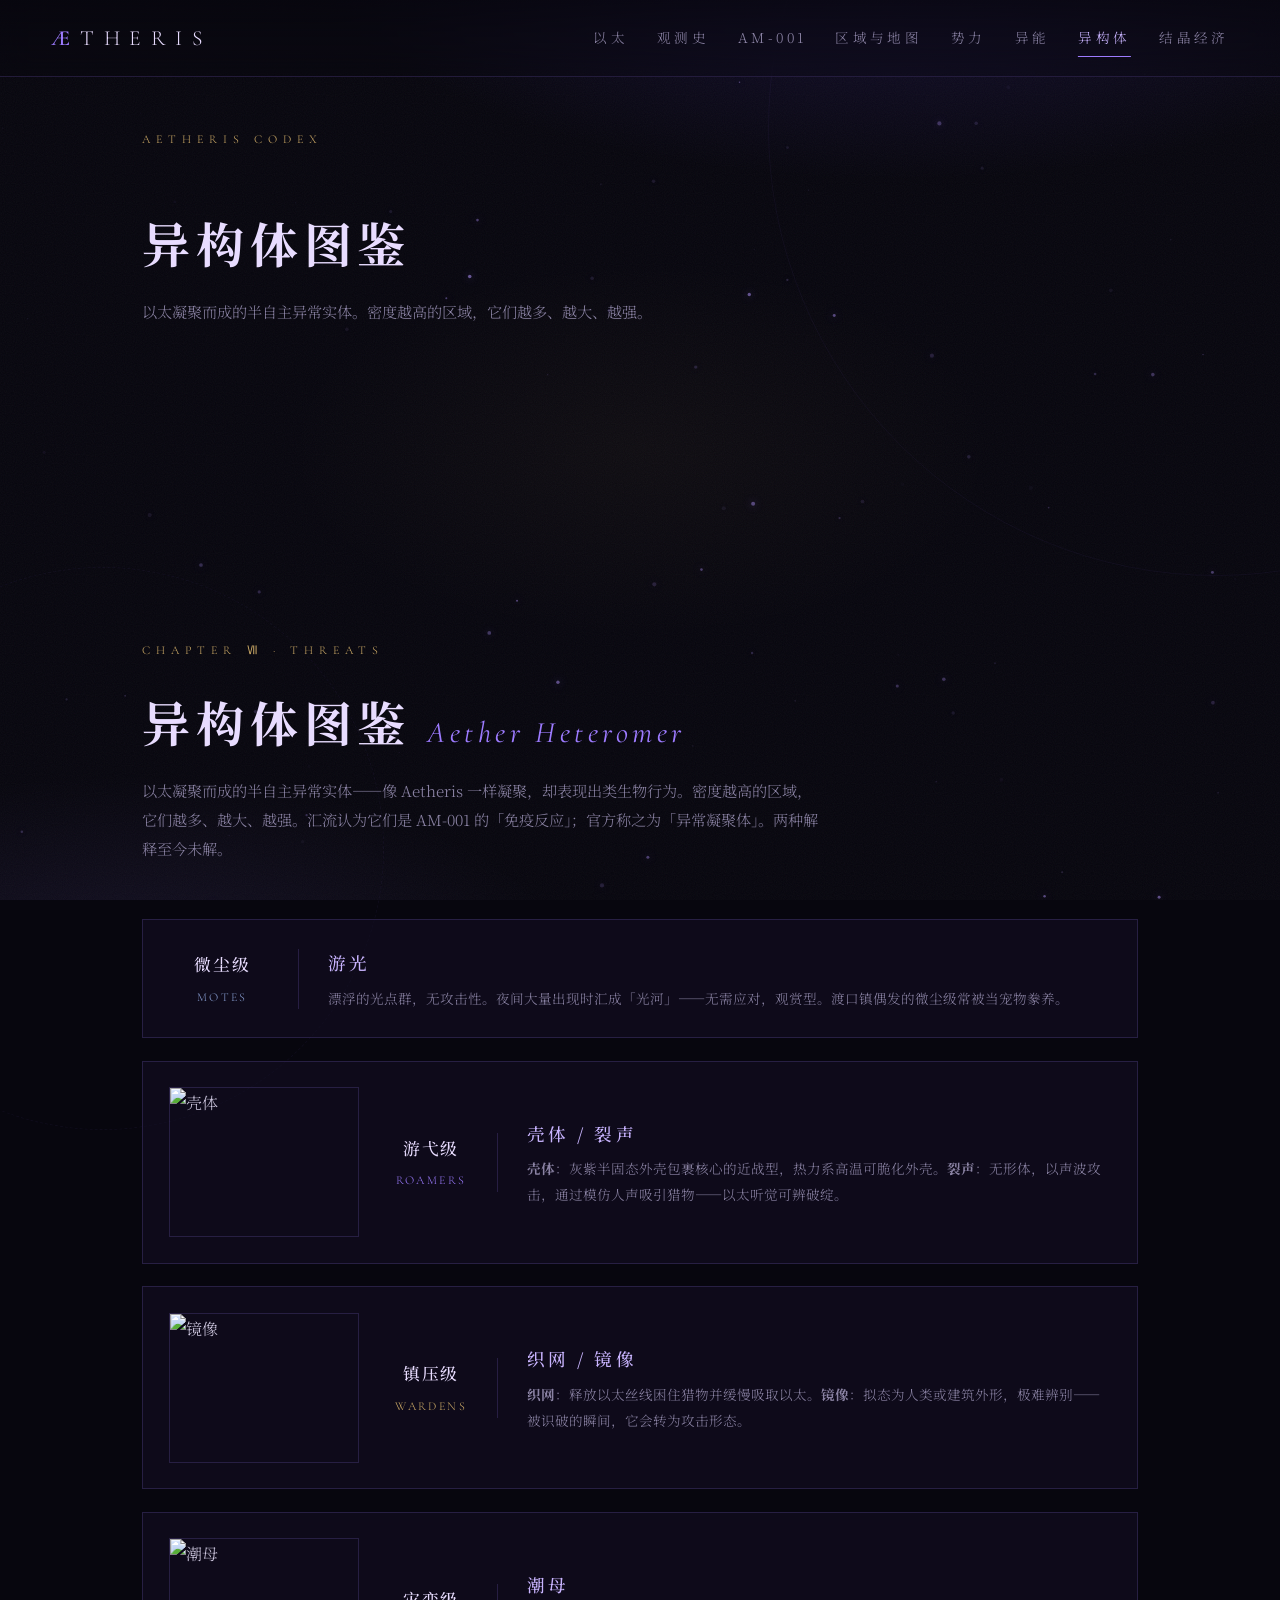
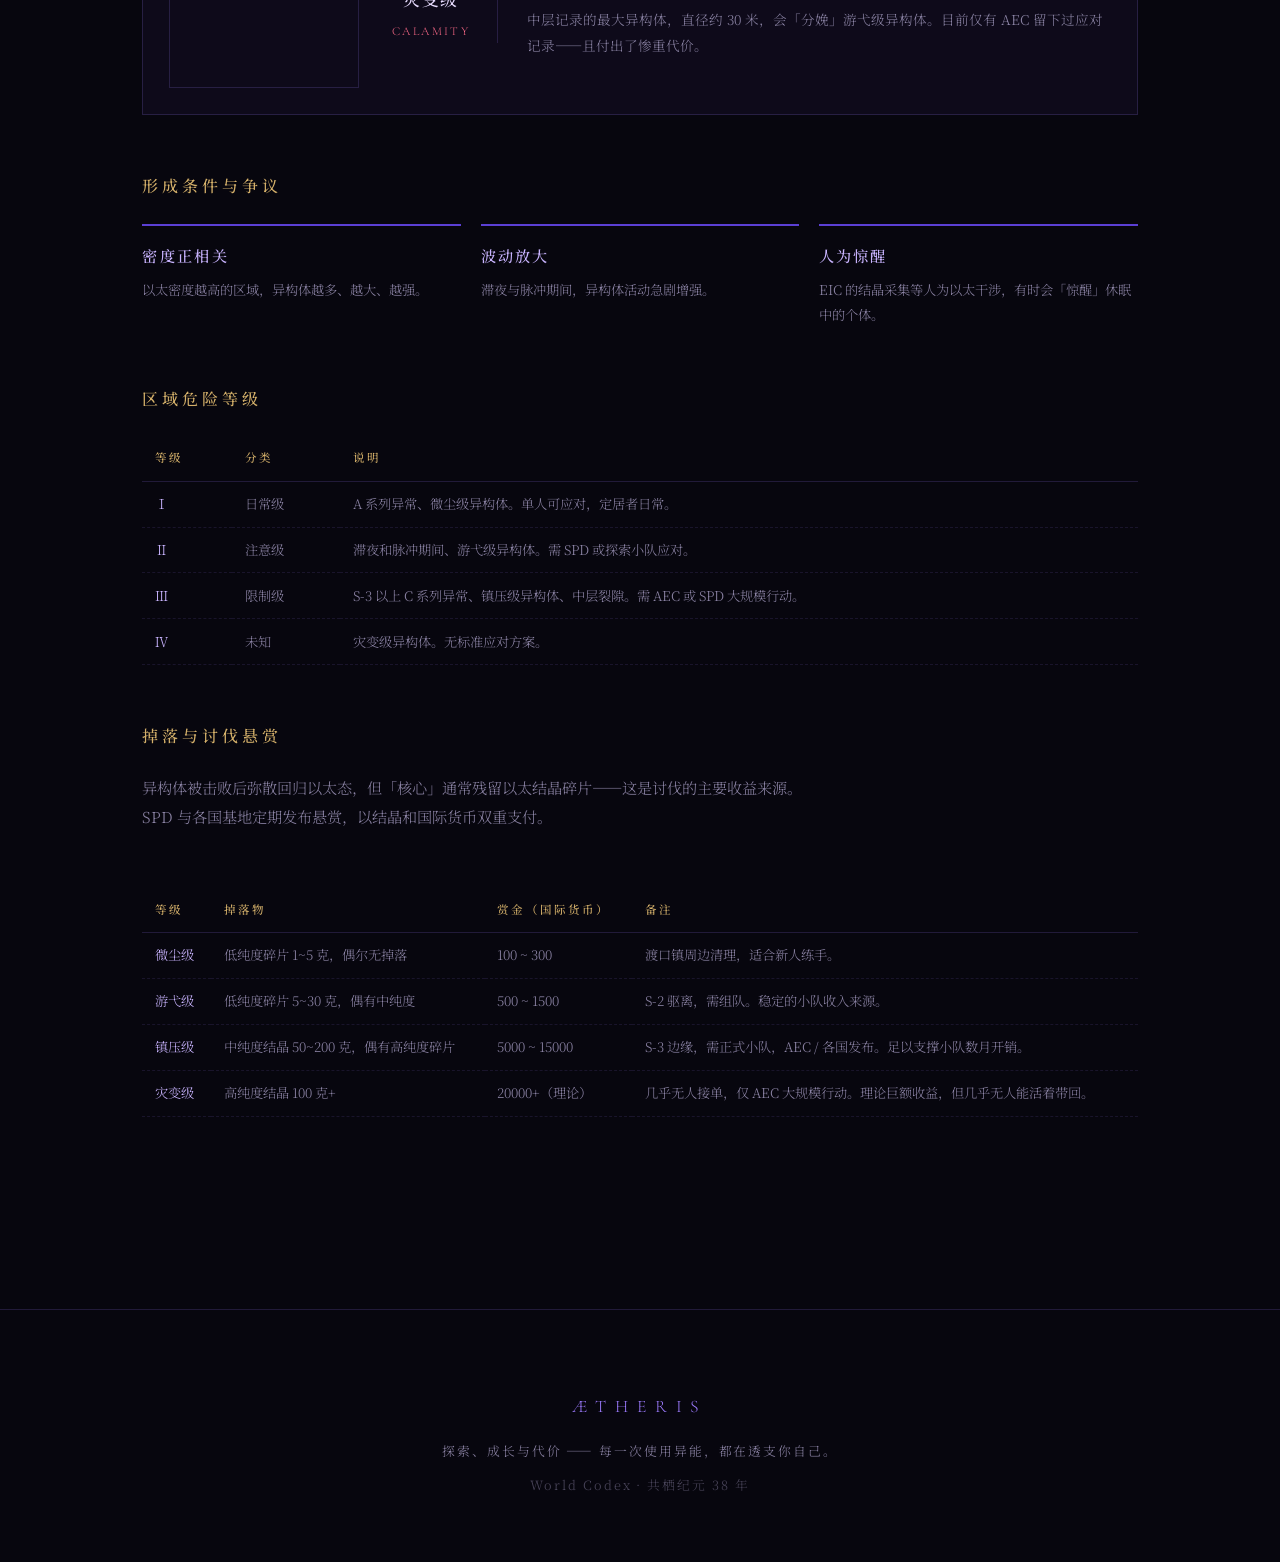
==== bestiary.html @ a46f4601 "内容" ====
<!DOCTYPE html>
<html lang="zh-CN">
<head>
<meta charset="UTF-8">
<meta name="viewport" content="width=device-width, initial-scale=1.0">
<title>异构体图鉴 · AETHERIS</title>
<link rel="preconnect" href="https://fonts.googleapis.com">
<link href="https://fonts.googleapis.com/css2?family=Noto+Serif+SC:wght@300;500;700;900&family=Cormorant+Garamond:ital,wght@0,400;0,600;1,400&display=swap" rel="stylesheet">
<link rel="stylesheet" href="css/style.css">
</head>
<body>
<div id="veil"></div><div id="grain"></div>
<canvas id="particles"></canvas>
<div class="sigil a"></div><div class="sigil b"></div>
<div id="progress"></div>
<nav id="nav">
  <a class="logo" href="index.html"><b>Æ</b>THERIS</a>
  <div class="links"><a href="index.html#ether">以太</a><a href="index.html#history">观测史</a><a href="index.html#am001">AM-001</a><a href="regions.html">区域与地图</a><a href="factions.html">势力</a><a href="powers.html">异能</a><a href="bestiary.html" class="on">异构体</a><a href="economy.html">结晶经济</a></div>
</nav>
<section><div class="sec-tag">Aetheris Codex</div><h2 style="padding-top:2rem">异构体图鉴</h2><p class="sec-intro">以太凝聚而成的半自主异常实体。密度越高的区域，它们越多、越大、越强。</p></section><section id="bestiary" class="reveal">
  <div class="sec-tag">Chapter Ⅶ · Threats</div>
  <h2>异构体图鉴<span class="en">Aether Heteromer</span></h2>
  <p class="sec-intro">以太凝聚而成的半自主异常实体——像 Aetheris 一样凝聚，却表现出类生物行为。密度越高的区域，它们越多、越大、越强。汇流认为它们是 AM-001 的「免疫反应」；官方称之为「异常凝聚体」。两种解释至今未解。</p>
  <div class="beast-list">
    <div class="beast" style="--lv:#8a9fd4"><div class="lv"><div class="n">微尘级</div><div class="d">MOTES</div></div><div><h3>游光</h3><p>漂浮的光点群，无攻击性。夜间大量出现时汇成「光河」——无需应对，观赏型。渡口镇偶发的微尘级常被当宠物豢养。</p></div></div>
    <div class="beast with-art" style="--lv:#9d7bff"><div class="bimg"><img src="https://lingxi.wps.cn/api/aioffice/v1/short_link/3wAqLbKka" alt="壳体"></div><div class="lv"><div class="n">游弋级</div><div class="d">ROAMERS</div></div><div><h3>壳体 / 裂声</h3><p><b>壳体</b>：灰紫半固态外壳包裹核心的近战型，热力系高温可脆化外壳。<b>裂声</b>：无形体，以声波攻击，通过模仿人声吸引猎物——以太听觉可辨破绽。</p></div></div>
    <div class="beast with-art" style="--lv:#d4b06a"><div class="bimg"><img src="https://lingxi.wps.cn/api/aioffice/v1/short_link/3wAqHdmv6" alt="镜像"></div><div class="lv"><div class="n">镇压级</div><div class="d">WARDENS</div></div><div><h3>织网 / 镜像</h3><p><b>织网</b>：释放以太丝线困住猎物并缓慢吸取以太。<b>镜像</b>：拟态为人类或建筑外形，极难辨别——被识破的瞬间，它会转为攻击形态。</p></div></div>
    <div class="beast with-art" style="--lv:#ff6b8a"><div class="bimg"><img src="https://lingxi.wps.cn/api/aioffice/v1/short_link/3wAqDwzOn" alt="潮母"></div><div class="lv"><div class="n">灾变级</div><div class="d">CALAMITY</div></div><div><h3>潮母</h3><p>中层记录的最大异构体，直径约 30 米，会「分娩」游弋级异构体。目前仅有 AEC 留下过应对记录——且付出了惨重代价。</p></div></div>
  </div>
  <h3 style="color:var(--gold);letter-spacing:.25em;font-weight:500;margin:3.5rem 0 1.4rem;font-size:1rem">形成条件与争议</h3>
  <div class="hypo">
    <div><b>密度正相关</b><p>以太密度越高的区域，异构体越多、越大、越强。</p></div>
    <div><b>波动放大</b><p>滞夜与脉冲期间，异构体活动急剧增强。</p></div>
    <div><b>人为惊醒</b><p>EIC 的结晶采集等人为以太干涉，有时会「惊醒」休眠中的个体。</p></div>
  </div>
  <h3 style="color:var(--gold);letter-spacing:.25em;font-weight:500;margin:3.5rem 0 1.4rem;font-size:1rem">区域危险等级</h3>
  <div class="table-wrap"><table class="rtable"><thead><tr><th>等级</th><th>分类</th><th>说明</th></tr></thead><tbody>
  <tr><td>Ⅰ</td><td>日常级</td><td>A 系列异常、微尘级异构体。单人可应对，定居者日常。</td></tr>
  <tr><td>Ⅱ</td><td>注意级</td><td>滞夜和脉冲期间、游弋级异构体。需 SPD 或探索小队应对。</td></tr>
  <tr><td>Ⅲ</td><td>限制级</td><td>S-3 以上 C 系列异常、镇压级异构体、中层裂隙。需 AEC 或 SPD 大规模行动。</td></tr>
  <tr><td>Ⅳ</td><td>未知</td><td>灾变级异构体。无标准应对方案。</td></tr>
  </tbody></table></div>
  <h3 style="color:var(--gold);letter-spacing:.25em;font-weight:500;margin:3.5rem 0 1.4rem;font-size:1rem">掉落与讨伐悬赏</h3>
  <p class="sec-intro">异构体被击败后弥散回归以太态，但「核心」通常残留以太结晶碎片——这是讨伐的主要收益来源。SPD 与各国基地定期发布悬赏，以结晶和国际货币双重支付。</p>
  <div class="table-wrap"><table class="rtable"><thead><tr><th>等级</th><th>掉落物</th><th>赏金（国际货币）</th><th>备注</th></tr></thead><tbody>
  <tr><td>微尘级</td><td>低纯度碎片 1~5 克，偶尔无掉落</td><td>100 ~ 300</td><td>渡口镇周边清理，适合新人练手。</td></tr>
  <tr><td>游弋级</td><td>低纯度碎片 5~30 克，偶有中纯度</td><td>500 ~ 1500</td><td>S-2 驱离，需组队。稳定的小队收入来源。</td></tr>
  <tr><td>镇压级</td><td>中纯度结晶 50~200 克，偶有高纯度碎片</td><td>5000 ~ 15000</td><td>S-3 边缘，需正式小队，AEC / 各国发布。足以支撑小队数月开销。</td></tr>
  <tr><td>灾变级</td><td>高纯度结晶 100 克+</td><td>20000+（理论）</td><td>几乎无人接单，仅 AEC 大规模行动。理论巨额收益，但几乎无人能活着带回。</td></tr>
  </tbody></table></div>
</section>
<footer>
  <div class="fl">ÆTHERIS</div>
  <p>探索、成长与代价 —— 每一次使用异能，都在透支你自己。</p>
  <p style="margin-top:.6rem;opacity:.5">World Codex · 共栖纪元 38 年</p>
</footer>
<script src="js/main.js"></script>
</body>
</html>
---- css/style.css ----
:root{
  --void:#07060e;
  --abyss:#0d0b1a;
  --panel:rgba(20,16,38,.55);
  --aether:#9d7bff;
  --aether-deep:#5b3fd4;
  --glow:#c9b4ff;
  --crystal:#e8dcff;
  --gold:#d4b06a;
  --danger:#ff6b8a;
  --text:#cfc8e0;
  --dim:#8a82a3;
  --line:rgba(157,123,255,.18);
  --serif:'Noto Serif SC',serif;
  --latin:'Cormorant Garamond',serif;
}
*{margin:0;padding:0;box-sizing:border-box}
html{scroll-behavior:smooth}
body{
  background:var(--void);
  color:var(--text);
  font-family:var(--serif);
  font-weight:300;
  line-height:1.9;
  overflow-x:hidden;
}
::selection{background:var(--aether-deep);color:#fff}
::-webkit-scrollbar{width:9px}
::-webkit-scrollbar-track{background:var(--void)}
::-webkit-scrollbar-thumb{background:linear-gradient(var(--aether-deep),var(--aether));border-radius:4px}

/* ---------- background atmosphere ---------- */
#veil{position:fixed;inset:0;z-index:-3;background:
  radial-gradient(ellipse 80% 50% at 70% -10%, rgba(91,63,212,.22), transparent 60%),
  radial-gradient(ellipse 60% 40% at 10% 110%, rgba(157,123,255,.10), transparent 60%),
  radial-gradient(ellipse 40% 30% at 50% 50%, rgba(212,176,106,.04), transparent 70%),
  var(--void);}
#grain{position:fixed;inset:0;z-index:-2;opacity:.05;pointer-events:none;
  background-image:url("data:image/svg+xml,%3Csvg xmlns='http://www.w3.org/2000/svg' width='120' height='120'%3E%3Cfilter id='n'%3E%3CfeTurbulence type='fractalNoise' baseFrequency='0.9' numOctaves='2'/%3E%3C/filter%3E%3Crect width='120' height='120' filter='url(%23n)'/%3E%3C/svg%3E");}
#particles{position:fixed;inset:0;z-index:-1;pointer-events:none}
.sigil{position:fixed;z-index:-1;pointer-events:none;opacity:.05;
  border:1px solid var(--aether);border-radius:50%;}
.sigil.a{width:70vmax;height:70vmax;top:-25vmax;right:-30vmax;animation:spin 240s linear infinite}
.sigil.b{width:44vmax;height:44vmax;bottom:-18vmax;left:-14vmax;border-style:dashed;animation:spin 180s linear infinite reverse}
@keyframes spin{to{transform:rotate(360deg)}}

/* ---------- nav ---------- */
nav{position:fixed;top:0;left:0;right:0;z-index:50;display:flex;align-items:center;justify-content:space-between;
  padding:1.1rem 4vw;backdrop-filter:blur(14px);
  background:linear-gradient(rgba(7,6,14,.75),rgba(7,6,14,.25));
  border-bottom:1px solid var(--line);transition:padding .4s}
nav.shrunk{padding:.6rem 4vw}
.logo{font-family:var(--latin);font-size:1.35rem;letter-spacing:.45em;color:var(--crystal);text-decoration:none}
.logo b{color:var(--aether);font-weight:600}
nav .links{display:flex;gap:1.8rem}
nav .links::-webkit-scrollbar{display:none}
nav .links a{color:var(--dim);text-decoration:none;font-size:.85rem;letter-spacing:.25em;transition:color .3s;position:relative}
nav .links a:hover{color:var(--glow)}
nav .links a::after{content:'';position:absolute;left:50%;bottom:-6px;width:0;height:1px;background:var(--aether);transition:.35s;transform:translateX(-50%)}
nav .links a:hover::after{width:100%}

/* ---------- hero ---------- */
header{min-height:100vh;display:flex;flex-direction:column;justify-content:center;align-items:center;
  text-align:center;padding:6rem 6vw 4rem;position:relative}
.hero-kicker{font-family:var(--latin);letter-spacing:.6em;font-size:.85rem;color:var(--gold);text-transform:uppercase;
  opacity:0;animation:rise 1.2s .2s forwards}
h1.hero-title{font-size:clamp(3.5rem,11vw,8.5rem);font-weight:900;letter-spacing:.18em;
  background:linear-gradient(180deg,#fff 0%,var(--crystal) 40%,var(--aether) 100%);
  -webkit-background-clip:text;background-clip:text;color:transparent;
  margin:1.2rem 0 .6rem;opacity:0;animation:rise 1.4s .5s forwards;
  filter:drop-shadow(0 0 42px rgba(157,123,255,.35))}
.hero-sub{font-size:clamp(1rem,2.2vw,1.35rem);color:var(--text);letter-spacing:.35em;
  opacity:0;animation:rise 1.4s .9s forwards}
.hero-sub em{font-style:normal;color:var(--glow)}
.hero-desc{max-width:640px;margin:2.6rem auto 0;color:var(--dim);font-size:.95rem;
  opacity:0;animation:rise 1.4s 1.25s forwards}
.hero-meta{display:flex;gap:3.5rem;margin-top:3rem;opacity:0;animation:rise 1.4s 1.6s forwards;flex-wrap:wrap;justify-content:center}
.hero-meta div{text-align:center}
.hero-meta .num{font-family:var(--latin);font-size:2rem;color:var(--crystal);font-weight:400}
.hero-meta .lab{font-size:.72rem;letter-spacing:.3em;color:var(--dim);margin-top:.2rem}
.scroll-hint{position:absolute;bottom:2.2rem;left:50%;transform:translateX(-50%);color:var(--dim);
  font-size:.7rem;letter-spacing:.4em;animation:bob 2.6s ease-in-out infinite;opacity:.7}
@keyframes bob{0%,100%{transform:translate(-50%,0)}50%{transform:translate(-50%,10px)}}
@keyframes rise{from{opacity:0;transform:translateY(28px)}to{opacity:1;transform:none}}

/* ---------- sections ---------- */
section{padding:8rem 8vw;max-width:1200px;margin:0 auto;position:relative}
.sec-tag{font-family:var(--latin);letter-spacing:.5em;font-size:.75rem;color:var(--gold);text-transform:uppercase;margin-bottom:.9rem}
h2{font-size:clamp(1.9rem,4.5vw,3rem);font-weight:700;color:var(--crystal);letter-spacing:.12em;margin-bottom:.6rem}
h2 .en{font-family:var(--latin);font-weight:400;font-style:italic;color:var(--aether);margin-left:1rem;font-size:.62em;letter-spacing:.15em}
.sec-intro{max-width:680px;color:var(--dim);margin-bottom:3.5rem;font-size:.95rem}
.reveal{opacity:0;transform:translateY(40px);transition:opacity 1s ease,transform 1s ease}
.reveal.on{opacity:1;transform:none}

/* aether theory */
.theory-grid{display:grid;grid-template-columns:1.1fr .9fr;gap:3.5rem;align-items:start}
.meditate{position:relative;padding:2.5rem;border:1px solid var(--line);background:var(--panel);backdrop-filter:blur(8px);
  border-radius:2px}
.meditate::before{content:'';position:absolute;inset:8px;border:1px solid rgba(212,176,106,.15);pointer-events:none}
.meditate h3{color:var(--glow);font-weight:500;letter-spacing:.2em;margin-bottom:1rem;font-size:1.05rem}
.meditate p{font-size:.92rem;color:var(--text)}
.essence{display:grid;gap:1.2rem}
.ess{border-left:2px solid var(--aether-deep);padding:.9rem 1.4rem;background:linear-gradient(90deg,rgba(91,63,212,.12),transparent);transition:.4s}
.ess:hover{border-color:var(--aether);transform:translateX(8px)}
.ess b{display:block;color:var(--crystal);letter-spacing:.15em;font-weight:500;margin-bottom:.3rem;font-size:.95rem}
.ess span{font-size:.85rem;color:var(--dim)}
.water-cycle{display:flex;align-items:center;justify-content:center;gap:1.5rem;margin-top:2.5rem;flex-wrap:wrap}
.wc-node{padding:1rem 1.8rem;border:1px solid var(--line);text-align:center;font-size:.88rem;letter-spacing:.2em;color:var(--text);background:var(--panel)}
.wc-node small{display:block;font-size:.68rem;color:var(--dim);letter-spacing:.1em;margin-top:.3rem}
.wc-arrow{color:var(--aether);font-family:var(--latin);font-size:1.4rem}

/* timeline */
.timeline{position:relative;margin-top:1rem}
.timeline::before{content:'';position:absolute;left:110px;top:0;bottom:0;width:1px;
  background:linear-gradient(var(--aether-deep),var(--aether),transparent)}
.tl-item{display:grid;grid-template-columns:90px 40px 1fr;gap:0;margin-bottom:2.6rem;align-items:baseline}
.tl-when{font-family:var(--latin);color:var(--gold);font-size:1.05rem;text-align:right;padding-right:.2rem}
.tl-dot{width:11px;height:11px;border-radius:50%;background:var(--void);border:2px solid var(--aether);
  position:relative;left:15px;top:2px;box-shadow:0 0 14px rgba(157,123,255,.7)}
.tl-item h3{color:var(--crystal);font-weight:500;letter-spacing:.12em;font-size:1.05rem;margin-bottom:.4rem}
.tl-item p{font-size:.88rem;color:var(--dim);max-width:640px}

/* AM-001 structure */
.am-wrap{display:grid;grid-template-columns:1fr 1fr;gap:4rem;align-items:center;margin-bottom:4rem}
.layers{display:flex;flex-direction:column;gap:1rem;perspective:800px}
.layer{padding:1.4rem 1.8rem;border:1px solid var(--line);background:var(--panel);backdrop-filter:blur(6px);
  transform:rotateY(-4deg);transition:.5s;position:relative;overflow:hidden}
.layer::after{content:'';position:absolute;top:0;right:0;width:4px;height:100%;background:var(--aether);opacity:.5}
.layer:nth-child(1){margin-right:0}
.layer:nth-child(2){margin-left:2.5rem;border-color:rgba(212,176,106,.25)}
.layer:nth-child(2)::after{background:var(--gold)}
.layer:nth-child(3){margin-left:5rem;border-color:rgba(255,107,138,.25)}
.layer:nth-child(3)::after{background:var(--danger)}
.layer:hover{transform:rotateY(0) translateX(6px);box-shadow:0 8px 40px rgba(91,63,212,.25)}
.layer b{display:block;color:var(--crystal);letter-spacing:.2em;font-weight:500;margin-bottom:.3rem}
.layer span{font-size:.85rem;color:var(--dim)}
.am-visual{position:relative;height:420px;display:flex;align-items:center;justify-content:center}
.orb{position:absolute;border-radius:50%;border:1px solid var(--aether);animation:breathe 7s ease-in-out infinite}
.orb.o1{width:340px;height:340px;opacity:.9}
.orb.o2{width:250px;height:250px;border-style:dashed;animation-delay:-2s}
.orb.o3{width:150px;height:150px;border-color:var(--gold);animation-delay:-4s}
.orb.core{width:56px;height:56px;background:radial-gradient(circle,var(--glow),var(--aether-deep) 70%);
  box-shadow:0 0 60px 20px rgba(157,123,255,.5);border:none;animation:pulse 3s ease-in-out infinite}
@keyframes breathe{0%,100%{transform:scale(1)}50%{transform:scale(1.06)}}
@keyframes pulse{0%,100%{box-shadow:0 0 60px 20px rgba(157,123,255,.5)}50%{box-shadow:0 0 90px 34px rgba(157,123,255,.75)}}
.orb-label{position:absolute;font-size:.7rem;letter-spacing:.25em;color:var(--dim)}
.hypo{display:grid;grid-template-columns:repeat(3,1fr);gap:1.2rem}
.hypo div{border-top:2px solid var(--aether-deep);padding-top:1rem}
.hypo b{color:var(--glow);font-weight:500;letter-spacing:.15em;display:block;margin-bottom:.4rem;font-size:.95rem}
.hypo p{font-size:.83rem;color:var(--dim)}

/* regions S-0 ~ S-5 */
.region-rail{display:flex;gap:1rem;overflow-x:auto;padding:1rem .2rem 2rem;scrollbar-width:thin}
.region{min-width:250px;flex:1;border:1px solid var(--line);background:var(--panel);padding:1.6rem 1.4rem;
  position:relative;transition:.45s;overflow:hidden}
.region::before{content:'';position:absolute;top:0;left:0;right:0;height:3px;background:linear-gradient(90deg,transparent,var(--lv),transparent)}
.region:hover{transform:translateY(-8px);border-color:var(--lv);box-shadow:0 14px 50px rgba(91,63,212,.2)}
.region .s-code{font-family:var(--latin);font-size:2.2rem;color:var(--lv);line-height:1}
.region h3{font-size:1rem;font-weight:500;color:var(--crystal);letter-spacing:.2em;margin:.7rem 0 .5rem}
.region .st{font-size:.65rem;letter-spacing:.3em;color:var(--lv);border:1px solid var(--lv);display:inline-block;padding:.15rem .6rem;margin-bottom:.8rem}
.region p{font-size:.8rem;color:var(--dim);line-height:1.8}

/* settlements */
.settle-grid{display:grid;grid-template-columns:repeat(auto-fit,minmax(300px,1fr));gap:1.4rem}
.settle{border:1px solid var(--line);background:var(--panel);padding:1.6rem;position:relative;transition:.4s}
.settle:hover{border-color:var(--aether);transform:translateY(-5px)}
.settle .p-code{position:absolute;top:1.2rem;right:1.4rem;font-family:var(--latin);font-size:1.9rem;color:rgba(157,123,255,.28);font-weight:400}
.settle h3{color:var(--crystal);font-weight:500;letter-spacing:.15em;margin-bottom:.3rem}
.settle .pop{font-size:.7rem;letter-spacing:.25em;color:var(--gold);margin-bottom:.8rem}
.settle p{font-size:.85rem;color:var(--dim)}

/* factions */
.fac-grid{display:grid;grid-template-columns:repeat(auto-fit,minmax(320px,1fr));gap:1.6rem}
.fac{border:1px solid var(--line);background:linear-gradient(160deg,rgba(20,16,38,.7),rgba(13,11,26,.4));
  padding:2rem 1.8rem;position:relative;transition:.45s;overflow:hidden}
.fac::after{content:attr(data-glyph);position:absolute;right:-10px;bottom:-28px;font-family:var(--latin);
  font-size:6.5rem;color:rgba(157,123,255,.07);font-weight:600;line-height:1}
.fac:hover{border-color:var(--aether);transform:translateY(-6px);box-shadow:0 18px 60px rgba(91,63,212,.18)}
.fac .fk{font-size:.65rem;letter-spacing:.35em;color:var(--gold);text-transform:uppercase}
.fac h3{color:var(--crystal);font-weight:700;font-size:1.25rem;letter-spacing:.1em;margin:.5rem 0 .9rem}
.fac h3 span{font-family:var(--latin);font-weight:400;font-style:italic;color:var(--aether);font-size:.75em;margin-left:.6rem}
.fac p{font-size:.86rem;color:var(--dim);margin-bottom:1rem}
.fac .quote{font-size:.8rem;color:var(--glow);font-style:italic;border-left:2px solid var(--aether-deep);padding-left:1rem}

/* abilities */
.abil-wrap{display:grid;grid-template-columns:repeat(3,1fr);gap:1.3rem;margin-bottom:4rem}
.abil{border:1px solid var(--line);padding:1.5rem;background:var(--panel);transition:.4s;position:relative}
.abil:hover{border-color:var(--aether);transform:translateY(-5px)}
.abil .glyph{font-family:var(--latin);font-size:1.6rem;color:var(--aether);margin-bottom:.5rem}
.abil b{display:block;color:var(--crystal);font-weight:500;letter-spacing:.18em;margin-bottom:.4rem}
.abil span{font-size:.8rem;color:var(--dim)}
.er-scale{display:flex;gap:2px;margin-top:1rem;border:1px solid var(--line)}
.er-seg{flex:1;padding:1.2rem 1rem;text-align:center}
.er-seg .rng{font-family:var(--latin);font-size:1.2rem;color:var(--crystal)}
.er-seg p{font-size:.75rem;color:var(--dim);margin-top:.4rem}
.er-seg.e1{background:rgba(157,123,255,.08)}
.er-seg.e2{background:rgba(212,176,106,.10)}
.er-seg.e3{background:rgba(255,107,138,.12)}
.er-seg.e3 .rng{color:var(--danger)}

/* bestiary */
.beast-list{display:grid;gap:1.4rem}
.beast{display:grid;grid-template-columns:130px 1fr;gap:1.8rem;border:1px solid var(--line);background:var(--panel);
  padding:1.6rem;transition:.4s;align-items:center}
.beast:hover{border-color:var(--lv);transform:translateX(6px)}
.beast .lv{text-align:center;border-right:1px solid var(--line);padding-right:1.4rem}
.beast .lv .n{font-size:1.05rem;color:var(--crystal);font-weight:500;letter-spacing:.1em}
.beast .lv .d{font-family:var(--latin);font-size:.75rem;color:var(--lv);letter-spacing:.2em;margin-top:.3rem}
.beast h3{color:var(--glow);font-weight:500;letter-spacing:.2em;font-size:1.1rem;margin-bottom:.4rem}
.beast p{font-size:.85rem;color:var(--dim)}

/* crystals / tech / economy */
.tri{display:grid;grid-template-columns:repeat(auto-fit,minmax(280px,1fr));gap:1.6rem}
.card{border:1px solid var(--line);background:var(--panel);padding:2rem 1.8rem;transition:.4s}
.card:hover{border-color:var(--aether);transform:translateY(-5px)}
.card h3{color:var(--crystal);font-weight:500;letter-spacing:.2em;margin-bottom:1.1rem;font-size:1.05rem}
.card ul{list-style:none}
.card li{font-size:.85rem;color:var(--dim);padding:.55rem 0;border-bottom:1px dashed rgba(157,123,255,.12)}
.card li:last-child{border-bottom:none}
.card li b{color:var(--glow);font-weight:500}

/* glossary */
.gloss{display:grid;grid-template-columns:repeat(auto-fit,minmax(260px,1fr));gap:1.2rem}
.gl{border-left:2px solid var(--aether-deep);padding:.8rem 1.2rem;background:rgba(91,63,212,.06)}
.gl b{color:var(--crystal);font-weight:500;letter-spacing:.15em;font-family:var(--latin)}
.gl p{font-size:.82rem;color:var(--dim);margin-top:.3rem}

/* hero background art */
.hero-bg{position:absolute;inset:0;overflow:hidden;z-index:-1}
.hero-bg img{width:100%;height:100%;object-fit:cover;opacity:.5;animation:heroZoom 34s ease-in-out infinite alternate}
.hero-bg::after{content:'';position:absolute;inset:0;background:linear-gradient(180deg,rgba(7,6,14,.55),rgba(7,6,14,.2) 45%,var(--void))}
@keyframes heroZoom{from{transform:scale(1)}to{transform:scale(1.08)}}
#progress{position:fixed;top:0;left:0;height:2px;width:0;z-index:60;background:linear-gradient(90deg,var(--aether-deep),var(--glow));box-shadow:0 0 8px rgba(157,123,255,.8)}
/* region art */
.region .img{margin:-1.6rem -1.4rem 1.1rem;height:132px;overflow:hidden}
.region .img img{width:100%;height:100%;object-fit:cover;transition:transform .6s,filter .6s}
.region:hover .img img{transform:scale(1.07)}
@media(max-width:640px){.region{min-width:250px}.region .img{margin:-1.3rem -1.1rem 1rem;height:118px}}
/* data tables */
.table-wrap{overflow-x:auto;margin-top:1rem}
.rtable{width:100%;border-collapse:collapse;font-size:.83rem;min-width:520px}
.rtable th{color:var(--gold);letter-spacing:.18em;font-weight:500;text-align:left;padding:.7rem .8rem;border-bottom:1px solid var(--line);font-size:.72rem;white-space:nowrap}
.rtable td{padding:.7rem .8rem;border-bottom:1px dashed rgba(157,123,255,.12);color:var(--dim);vertical-align:top;line-height:1.7}
.rtable td:first-child{color:var(--glow);white-space:nowrap}
/* clickable profile map */
.profile{display:grid;grid-template-columns:1.05fr .95fr;gap:2.5rem;align-items:start;border:1px solid var(--line);background:var(--panel);padding:2.2rem}
.pmap{display:flex;flex-direction:column;gap:.55rem;align-items:center}
.pzone{width:100%;padding:1rem 1.4rem;cursor:pointer;border:1px solid var(--line);background:rgba(157,123,255,.05);transition:.35s;text-align:left;position:relative;font-family:var(--serif)}
.pzone::before{content:'';position:absolute;left:0;top:0;bottom:0;width:3px;background:var(--lv);opacity:.6;transition:.35s}
.pzone:hover{background:rgba(157,123,255,.12)}
.pzone.active{background:rgba(157,123,255,.16);border-color:var(--lv);box-shadow:0 0 24px rgba(157,123,255,.25)}
.pzone b{display:block;color:var(--crystal);letter-spacing:.15em;font-weight:500;font-size:.92rem}
.pzone span{font-size:.72rem;color:var(--dim);letter-spacing:.1em}
.pzone.core-z{width:62%;text-align:center}
.pzone.core-z::before{display:none}
.pdetail{border-left:1px solid var(--line);padding-left:2.2rem;min-height:320px}
.pdetail h3{color:var(--lv,var(--glow));letter-spacing:.2em;font-weight:500;font-size:1.1rem;margin-bottom:.6rem}
.pdetail .pd-status{font-size:.68rem;letter-spacing:.28em;color:var(--lv,var(--gold));border:1px solid var(--lv,var(--gold));display:inline-block;padding:.15rem .7rem;margin-bottom:1rem}
.pdetail p{font-size:.88rem;color:var(--dim);margin-bottom:.9rem}
.pdetail .pd-row{font-size:.8rem;padding:.45rem 0;border-bottom:1px dashed rgba(157,123,255,.12)}
.pdetail .pd-row b{color:var(--crystal);font-weight:500}
@media(max-width:900px){.profile{grid-template-columns:1fr}.pdetail{border-left:none;padding-left:0;min-height:0;border-top:1px solid var(--line);padding-top:1.5rem}}
/* erosion demo */
.er-demo{margin-top:2.5rem;border:1px solid var(--line);background:var(--panel);padding:2rem}
.er-demo h3{color:var(--gold);letter-spacing:.25em;font-weight:500;font-size:1rem;margin-bottom:1.4rem}
.er-bar{height:14px;border:1px solid var(--line);position:relative;background:rgba(0,0,0,.35)}
.er-fill{height:100%;width:12%;background:linear-gradient(90deg,var(--aether),var(--aether-deep));transition:width .5s,background .5s}
.er-readout{display:flex;justify-content:space-between;align-items:baseline;margin-top:1rem;flex-wrap:wrap;gap:.8rem}
.er-val{font-family:var(--latin);font-size:2rem;color:var(--crystal)}
.er-stage{font-size:.78rem;letter-spacing:.22em;padding:.2rem .8rem;border:1px solid var(--line)}
.er-log{font-size:.82rem;color:var(--dim);margin-top:1rem;min-height:3.2em}
.er-btns{margin-top:1.2rem;display:flex;gap:.9rem;flex-wrap:wrap}
.er-btn{font-family:var(--serif);cursor:pointer;background:transparent;color:var(--glow);border:1px solid var(--aether-deep);padding:.55rem 1.4rem;letter-spacing:.2em;font-size:.82rem;transition:.3s}
.er-btn:hover{background:rgba(157,123,255,.15)}
.er-btn.warn{color:var(--danger);border-color:rgba(255,107,138,.4)}
/* beast art */
.beast.with-art{grid-template-columns:190px 110px 1fr}
.beast .bimg{height:150px;overflow:hidden;border:1px solid var(--line)}
.beast .bimg img{width:100%;height:100%;object-fit:cover;transition:transform .6s}
.beast:hover .bimg img{transform:scale(1.07)}
@media(max-width:900px){.beast.with-art{grid-template-columns:1fr}.beast .bimg{height:180px}}
/* event calendar */
.cal-wrap{margin-top:2.5rem;border:1px solid var(--line);background:var(--panel);padding:2rem}
.cal-head{display:flex;justify-content:space-between;align-items:center;margin-bottom:1.4rem;flex-wrap:wrap;gap:.8rem}
.cal-head h3{color:var(--gold);letter-spacing:.25em;font-weight:500;font-size:1rem}
.cal-nav{display:flex;gap:.6rem;align-items:center}
.cal-nav button{font-family:var(--serif);cursor:pointer;background:transparent;color:var(--glow);border:1px solid var(--aether-deep);padding:.3rem .9rem;transition:.3s}
.cal-nav button:hover{background:rgba(157,123,255,.15)}
.cal-month{font-family:var(--latin);font-size:1.15rem;color:var(--crystal);letter-spacing:.15em;min-width:10rem;text-align:center}
.cal-grid{display:grid;grid-template-columns:repeat(7,1fr);gap:5px}
.cal-wd{text-align:center;font-size:.68rem;letter-spacing:.2em;color:var(--dim);padding:.3rem 0}
.cal-day{aspect-ratio:1;display:flex;flex-direction:column;align-items:center;justify-content:center;font-size:.82rem;color:var(--text);border:1px solid rgba(157,123,255,.08);position:relative;transition:.3s;cursor:default}
.cal-day:hover{border-color:var(--aether)}
.cal-day.out{opacity:.22}
.cal-day.today{border-color:var(--gold);box-shadow:0 0 10px rgba(212,176,106,.35)}
.cal-day .mk{position:absolute;bottom:6px;display:flex;gap:3px}
.cal-day .mk i{width:7px;height:7px;border-radius:50%}
.mk .m-stay{background:var(--glow);box-shadow:0 0 6px var(--glow)}
.mk .m-pulse{background:var(--danger);box-shadow:0 0 6px var(--danger)}
.cal-legend{display:flex;gap:1.6rem;margin-top:1.2rem;font-size:.75rem;color:var(--dim);flex-wrap:wrap}
.cal-legend i{display:inline-block;width:8px;height:8px;border-radius:50%;margin-right:.4rem}
.cal-tip{font-size:.8rem;color:var(--dim);margin-top:.8rem;min-height:2.6em;transition:.3s}
/* faction graph */
.fg-wrap{margin-top:3.5rem;border:1px solid var(--line);background:var(--panel);padding:2rem}
.fg-wrap h3{color:var(--gold);letter-spacing:.25em;font-weight:500;font-size:1rem;margin-bottom:.4rem}
.fg-wrap .fg-sub{font-size:.8rem;color:var(--dim);margin-bottom:1rem}
#fgraph{width:100%;height:auto;display:block}
#fgraph text{font-family:var(--serif);pointer-events:none}
.fnode{cursor:pointer}
.fnode circle{transition:.3s}
.fnode:hover circle,.fnode.active circle{filter:drop-shadow(0 0 10px rgba(157,123,255,.9))}
.fnode.active circle{stroke-width:3}
.fedge{transition:.3s;cursor:pointer}
.fedge:hover{stroke-width:3}
.fg-detail{border-top:1px solid var(--line);margin-top:1.2rem;padding-top:1.2rem;font-size:.85rem;color:var(--dim);min-height:4.2em}
.fg-detail b{color:var(--glow)}
@media(max-width:640px){.fg-wrap{padding:1.2rem}}
/* surface overview map */
.map-wrap{display:grid;grid-template-columns:1.25fr .75fr;gap:2rem;align-items:stretch;border:1px solid var(--line);background:var(--panel);padding:2rem}
#smap{width:100%;height:auto;display:block}
#smap .mzone{cursor:pointer;transition:.3s}
#smap .mzone:hover{filter:brightness(1.6)}
#smap .mzone.active{filter:brightness(1.8)}
#smap .mzone ellipse{stroke-width:1.2}
#smap .mzone text{font-family:var(--latin);pointer-events:none;letter-spacing:.2em}
#smap .mnode{cursor:pointer}
#smap .mnode circle.mdot{fill:var(--gold);transition:.3s}
#smap .mnode:hover circle.mdot,#smap .mnode.active circle.mdot{fill:#fff;filter:drop-shadow(0 0 8px var(--gold))}
#smap .mnode text{font-family:var(--serif);pointer-events:none;fill:#e8dcff;font-size:12.5px}
.map-detail{border-left:1px solid var(--line);padding-left:2rem;display:flex;flex-direction:column;justify-content:center}
.map-detail h3{color:var(--gold);letter-spacing:.2em;font-weight:500;font-size:1.1rem;margin-bottom:.6rem}
.map-detail .md-tag{font-size:.66rem;letter-spacing:.28em;border:1px solid var(--gold);color:var(--gold);display:inline-block;padding:.15rem .7rem;margin-bottom:1rem;width:fit-content}
.map-detail p{font-size:.86rem;color:var(--dim);margin-bottom:1rem}
.map-detail .pd-row{font-size:.8rem;padding:.45rem 0;border-bottom:1px dashed rgba(157,123,255,.12)}
.map-detail .pd-row b{color:var(--crystal);font-weight:500}
.map-legend{display:flex;gap:1.4rem;flex-wrap:wrap;margin-top:1rem;font-size:.72rem;color:var(--dim)}
.map-legend span{display:flex;align-items:center;gap:.45rem}
.map-legend i{width:10px;height:10px;border-radius:50%}
@media(max-width:900px){.map-wrap{grid-template-columns:1fr}.map-detail{border-left:none;padding-left:0;border-top:1px solid var(--line);padding-top:1.5rem}}
@media(max-width:640px){.map-wrap{padding:1.2rem}}
footer{padding:5rem 8vw 4rem;text-align:center;border-top:1px solid var(--line);margin-top:4rem}
footer .fl{font-family:var(--latin);letter-spacing:.5em;color:var(--aether);font-size:1.1rem}
footer p{color:var(--dim);font-size:.8rem;margin-top:1rem;letter-spacing:.15em}

/* ---------- tablet ---------- */
@media(max-width:1024px){
  section{padding:6rem 6vw}
  .hero-meta{gap:2rem}
}
/* ---------- mobile ---------- */
@media(max-width:900px){
  section{padding:4.5rem 6vw}
  .theory-grid,.am-wrap,.abil-wrap{grid-template-columns:1fr}
  .hypo{grid-template-columns:1fr;gap:1.6rem}
  .timeline::before{left:14px}
  .tl-item{grid-template-columns:24px 1fr;gap:.6rem 1rem;margin-bottom:2.2rem}
  .tl-when{text-align:left;grid-column:2;order:-1;font-size:.95rem}
  .tl-dot{left:7px;top:6px}
  .beast{grid-template-columns:1fr}
  .beast .lv{border-right:none;border-bottom:1px solid var(--line);padding:0 0 1rem}
  .am-visual{display:none}
  .layers .layer:nth-child(2){margin-left:1.2rem}
  .layers .layer:nth-child(3){margin-left:2.4rem}
  .meditate{padding:1.6rem}
}
@media(max-width:640px){
  html{font-size:15px}
  nav{padding:.8rem 5vw}
  nav.shrunk{padding:.55rem 5vw}
  .logo{font-size:1.05rem;letter-spacing:.3em}
  nav .links{gap:1.15rem;overflow-x:auto;-webkit-overflow-scrolling:touch;scrollbar-width:none;
    flex:1;justify-content:flex-end;margin-left:1rem}
  nav .links a{font-size:.72rem;letter-spacing:.14em;white-space:nowrap}
  header{padding:5rem 6vw 3.5rem;justify-content:flex-end}
  .hero-kicker{letter-spacing:.4em;font-size:.7rem}
  h1.hero-title{letter-spacing:.1em;margin:.9rem 0 .5rem}
  .hero-sub{letter-spacing:.22em;font-size:.95rem}
  .hero-desc{font-size:.85rem;margin-top:2rem}
  .hero-meta{gap:1.4rem;margin-top:2.2rem}
  .hero-meta{display:grid;grid-template-columns:repeat(2,1fr);gap:1.4rem;width:100%;max-width:320px}
  .hero-meta .num{font-size:1.45rem}
  .scroll-hint{bottom:1.3rem}
  section{padding:3.5rem 7vw}
  h2 .en{display:block;margin:.4rem 0 0}
  .sec-intro{margin-bottom:2.4rem}
  .ess:hover{transform:none}
  .water-cycle{gap:.8rem}
  .wc-node{padding:.8rem 1rem;font-size:.78rem;letter-spacing:.12em}
  .wc-arrow{font-size:1.1rem}
  .region-rail{gap:.7rem;margin:0 -7vw;padding:1rem 7vw 1.8rem}
  .region{min-width:216px;padding:1.3rem 1.1rem}
  .settle-grid,.fac-grid,.tri,.gloss{grid-template-columns:1fr;gap:1.1rem}
  .fac{padding:1.5rem 1.3rem}
  .fac::after{font-size:5rem;bottom:-20px}
  .abil-wrap{gap:.9rem}
  .abil{padding:1.2rem}
  .er-seg{padding:1rem .5rem}
  .er-seg .rng{font-size:1rem}
  .er-seg p{font-size:.68rem}
  .beast{padding:1.2rem;gap:1rem}
  .card{padding:1.5rem 1.3rem}
  .region:hover,.settle:hover,.fac:hover,.abil:hover,.card:hover,.ess:hover{transform:none}
  footer{padding:3.5rem 7vw 3rem}
  #particles{display:none}
  .sigil.a{width:110vmax;height:110vmax}
  .sigil.b{width:70vmax;height:70vmax}
}

nav .links a.on{color:var(--glow)}
nav .links a.on::after{width:100%}
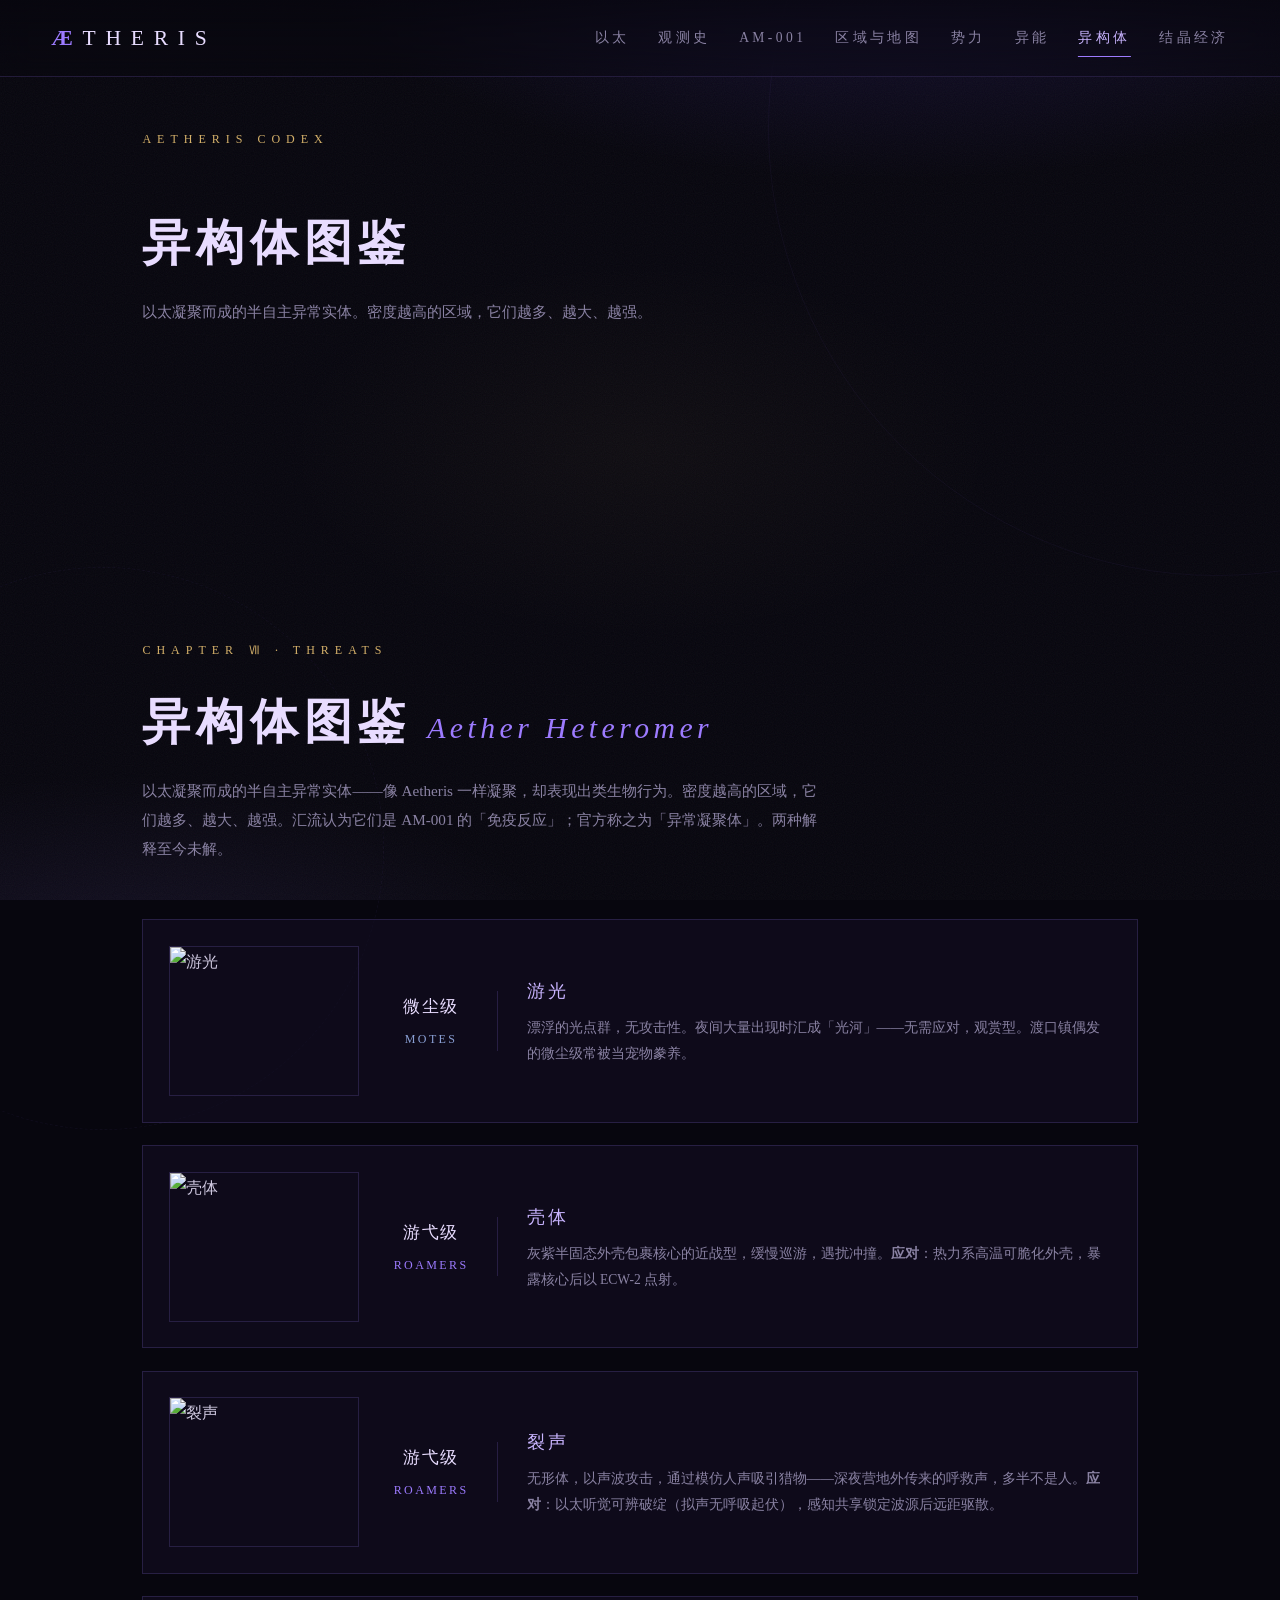
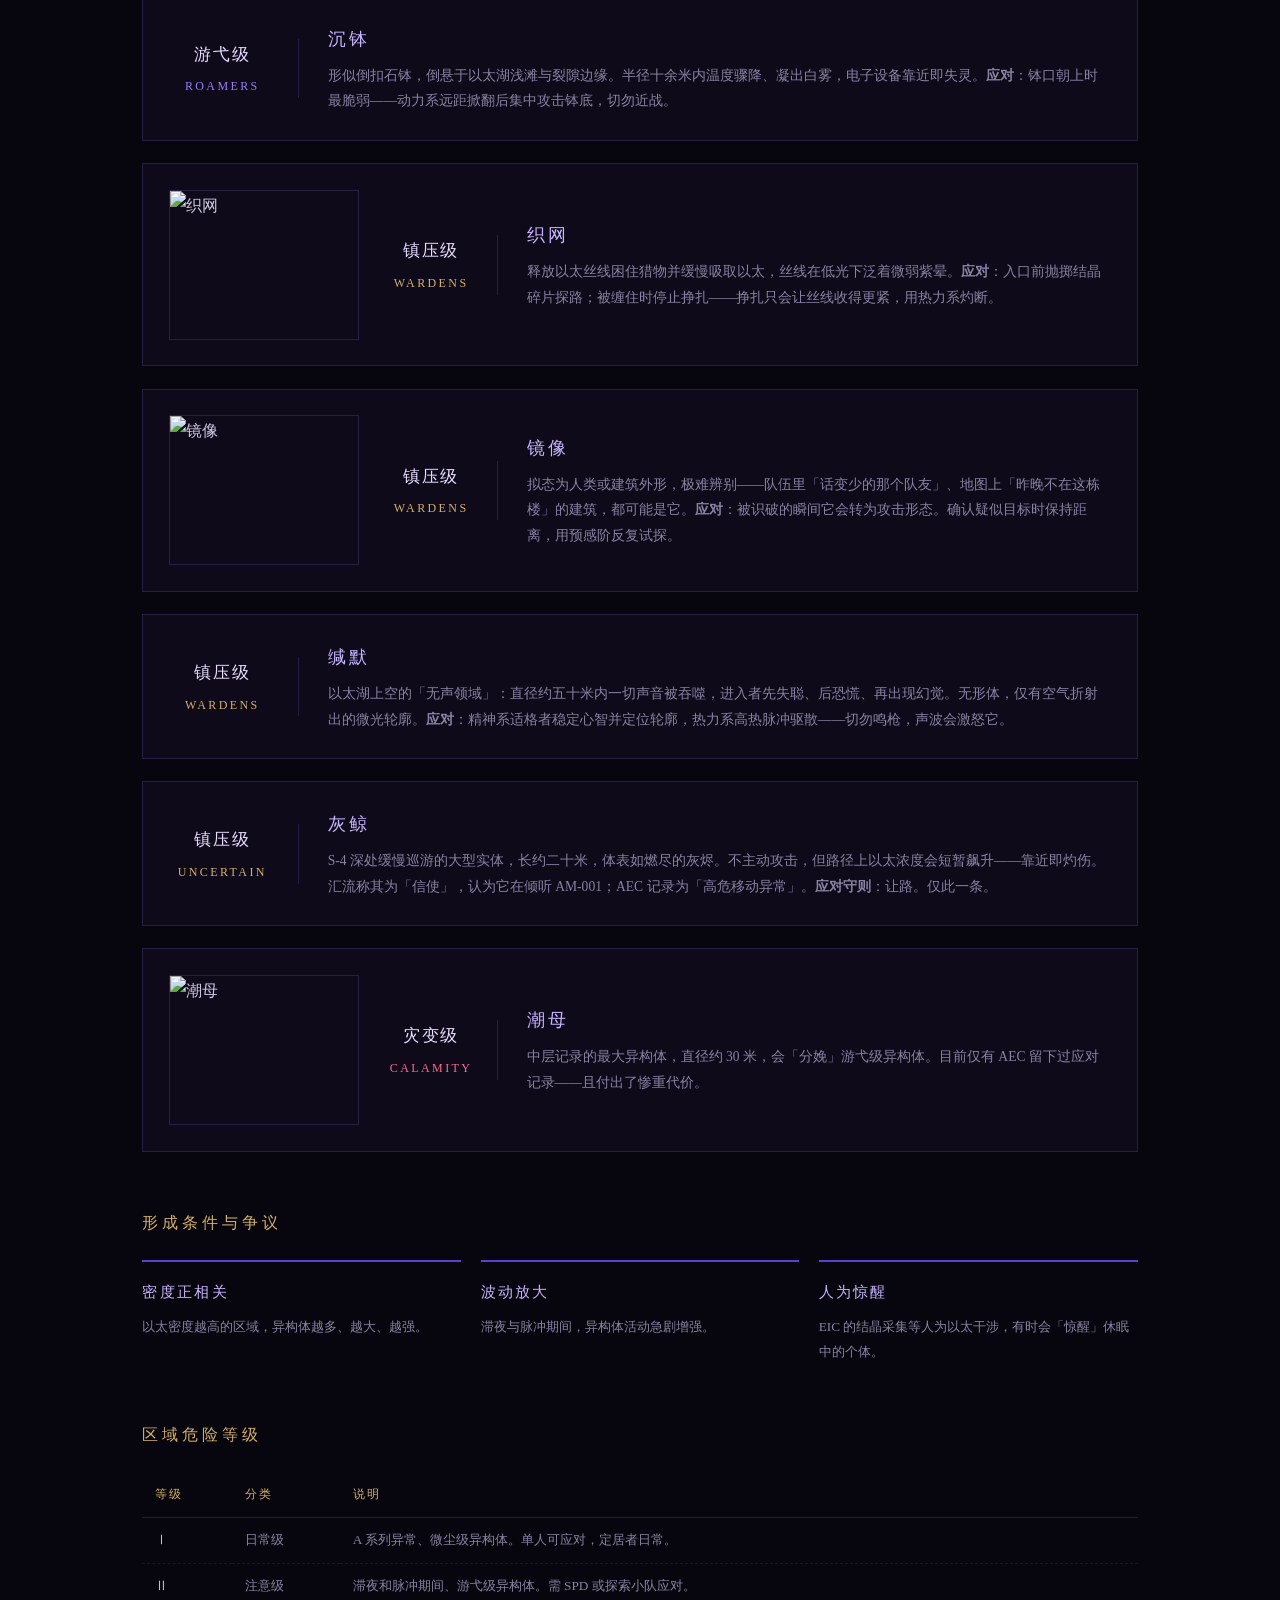
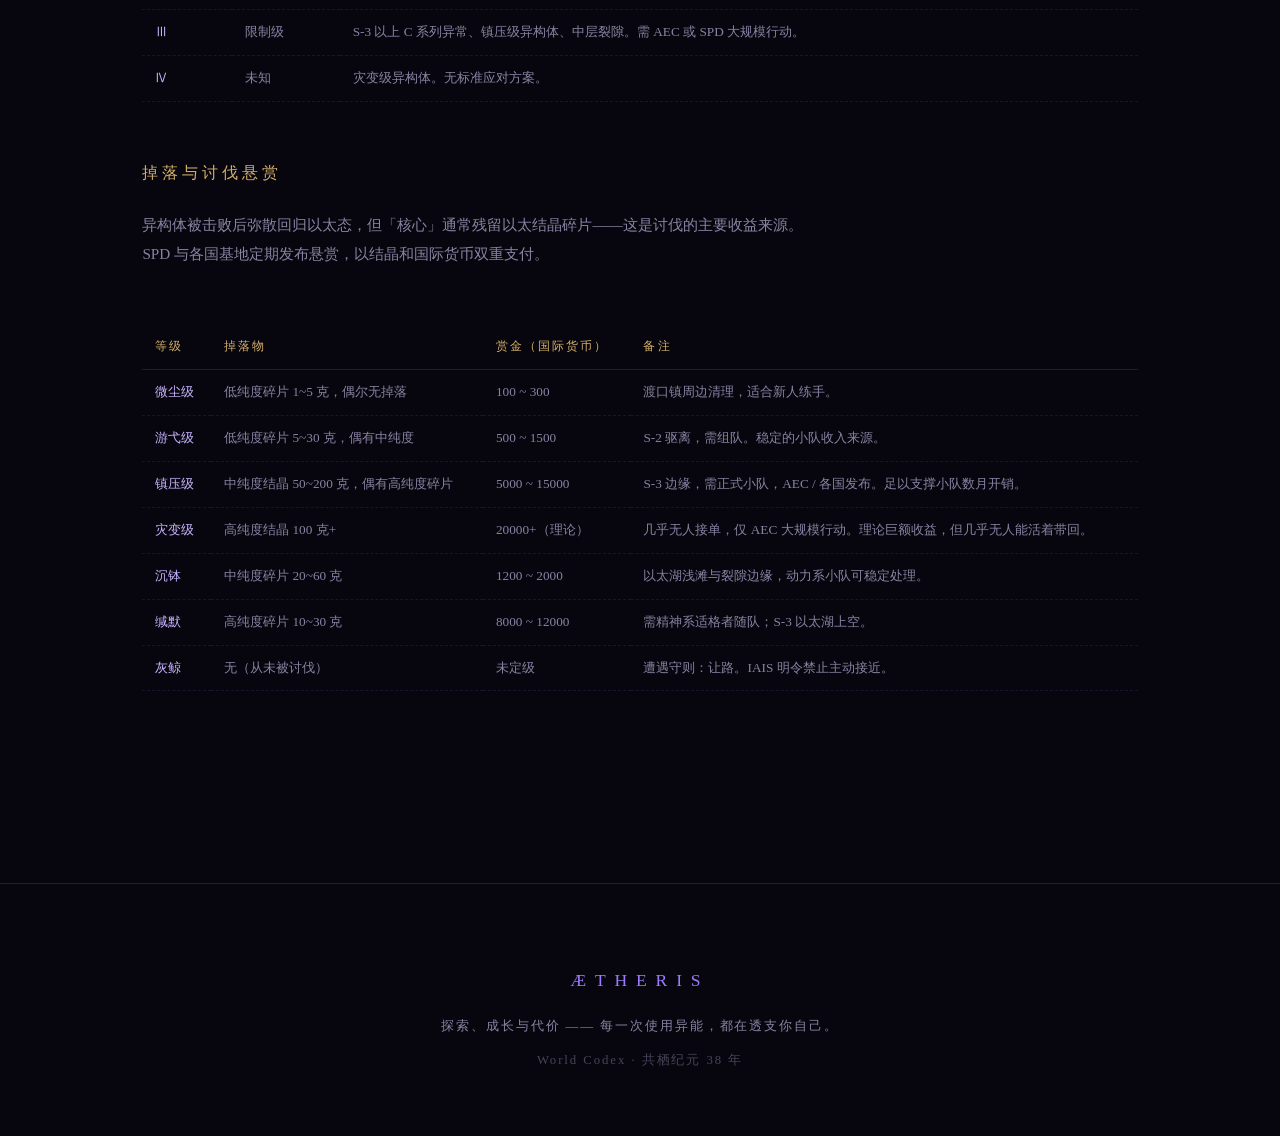
==== commit 79054015: "修改" ====
--- a/bestiary.html
+++ b/bestiary.html
@@ -4,8 +4,8 @@
 <meta charset="UTF-8">
 <meta name="viewport" content="width=device-width, initial-scale=1.0">
 <title>异构体图鉴 · AETHERIS</title>
-<link rel="preconnect" href="https://fonts.googleapis.com">
-<link href="https://fonts.googleapis.com/css2?family=Noto+Serif+SC:wght@300;500;700;900&family=Cormorant+Garamond:ital,wght@0,400;0,600;1,400&display=swap" rel="stylesheet">
+<meta name="description" content="异构体图鉴：微尘、游弋、镇压、灾变四级异常实体档案与讨伐悬赏。">
+<link rel="icon" href="data:image/svg+xml,%3Csvg xmlns='http://www.w3.org/2000/svg' viewBox='0 0 64 64'%3E%3Ccircle cx='32' cy='32' r='30' fill='%230d0b1a'/%3E%3Ccircle cx='32' cy='32' r='29' fill='none' stroke='%239d7bff' stroke-width='2'/%3E%3Ctext x='32' y='43' font-size='32' text-anchor='middle' fill='%23c9b4ff' font-family='Georgia'%3E%C3%86%3C/text%3E%3C/svg%3E">
 <link rel="stylesheet" href="css/style.css">
 </head>
 <body>
@@ -22,9 +22,14 @@
   <h2>异构体图鉴<span class="en">Aether Heteromer</span></h2>
   <p class="sec-intro">以太凝聚而成的半自主异常实体——像 Aetheris 一样凝聚，却表现出类生物行为。密度越高的区域，它们越多、越大、越强。汇流认为它们是 AM-001 的「免疫反应」；官方称之为「异常凝聚体」。两种解释至今未解。</p>
   <div class="beast-list">
-    <div class="beast" style="--lv:#8a9fd4"><div class="lv"><div class="n">微尘级</div><div class="d">MOTES</div></div><div><h3>游光</h3><p>漂浮的光点群，无攻击性。夜间大量出现时汇成「光河」——无需应对，观赏型。渡口镇偶发的微尘级常被当宠物豢养。</p></div></div>
-    <div class="beast with-art" style="--lv:#9d7bff"><div class="bimg"><img src="https://lingxi.wps.cn/api/aioffice/v1/short_link/3wAqLbKka" alt="壳体"></div><div class="lv"><div class="n">游弋级</div><div class="d">ROAMERS</div></div><div><h3>壳体 / 裂声</h3><p><b>壳体</b>：灰紫半固态外壳包裹核心的近战型，热力系高温可脆化外壳。<b>裂声</b>：无形体，以声波攻击，通过模仿人声吸引猎物——以太听觉可辨破绽。</p></div></div>
-    <div class="beast with-art" style="--lv:#d4b06a"><div class="bimg"><img src="https://lingxi.wps.cn/api/aioffice/v1/short_link/3wAqHdmv6" alt="镜像"></div><div class="lv"><div class="n">镇压级</div><div class="d">WARDENS</div></div><div><h3>织网 / 镜像</h3><p><b>织网</b>：释放以太丝线困住猎物并缓慢吸取以太。<b>镜像</b>：拟态为人类或建筑外形，极难辨别——被识破的瞬间，它会转为攻击形态。</p></div></div>
+    <div class="beast with-art" style="--lv:#8a9fd4"><div class="bimg"><img src="https://lingxi.wps.cn/api/aioffice/v1/short_link/3wABgUKY8" alt="游光"></div><div class="lv"><div class="n">微尘级</div><div class="d">MOTES</div></div><div><h3>游光</h3><p>漂浮的光点群，无攻击性。夜间大量出现时汇成「光河」——无需应对，观赏型。渡口镇偶发的微尘级常被当宠物豢养。</p></div></div>
+    <div class="beast with-art" style="--lv:#9d7bff"><div class="bimg"><img src="https://lingxi.wps.cn/api/aioffice/v1/short_link/3wAqLbKka" alt="壳体"></div><div class="lv"><div class="n">游弋级</div><div class="d">ROAMERS</div></div><div><h3>壳体</h3><p>灰紫半固态外壳包裹核心的近战型，缓慢巡游，遇扰冲撞。<b>应对</b>：热力系高温可脆化外壳，暴露核心后以 ECW-2 点射。</p></div></div>
+    <div class="beast with-art" style="--lv:#9d7bff"><div class="bimg"><img src="https://lingxi.wps.cn/api/aioffice/v1/short_link/3wAB87bWi" alt="裂声"></div><div class="lv"><div class="n">游弋级</div><div class="d">ROAMERS</div></div><div><h3>裂声</h3><p>无形体，以声波攻击，通过模仿人声吸引猎物——深夜营地外传来的呼救声，多半不是人。<b>应对</b>：以太听觉可辨破绽（拟声无呼吸起伏），感知共享锁定波源后远距驱散。</p></div></div>
+    <div class="beast" style="--lv:#9d7bff"><div class="lv"><div class="n">游弋级</div><div class="d">ROAMERS</div></div><div><h3>沉钵</h3><p>形似倒扣石钵，倒悬于以太湖浅滩与裂隙边缘。半径十余米内温度骤降、凝出白雾，电子设备靠近即失灵。<b>应对</b>：钵口朝上时最脆弱——动力系远距掀翻后集中攻击钵底，切勿近战。</p></div></div>
+    <div class="beast with-art" style="--lv:#d4b06a"><div class="bimg"><img src="https://lingxi.wps.cn/api/aioffice/v1/short_link/3wABcnaT7" alt="织网"></div><div class="lv"><div class="n">镇压级</div><div class="d">WARDENS</div></div><div><h3>织网</h3><p>释放以太丝线困住猎物并缓慢吸取以太，丝线在低光下泛着微弱紫晕。<b>应对</b>：入口前抛掷结晶碎片探路；被缠住时停止挣扎——挣扎只会让丝线收得更紧，用热力系灼断。</p></div></div>
+    <div class="beast with-art" style="--lv:#d4b06a"><div class="bimg"><img src="https://lingxi.wps.cn/api/aioffice/v1/short_link/3wAqHdmv6" alt="镜像"></div><div class="lv"><div class="n">镇压级</div><div class="d">WARDENS</div></div><div><h3>镜像</h3><p>拟态为人类或建筑外形，极难辨别——队伍里「话变少的那个队友」、地图上「昨晚不在这栋楼」的建筑，都可能是它。<b>应对</b>：被识破的瞬间它会转为攻击形态。确认疑似目标时保持距离，用预感阶反复试探。</p></div></div>
+    <div class="beast" style="--lv:#d4b06a"><div class="lv"><div class="n">镇压级</div><div class="d">WARDENS</div></div><div><h3>缄默</h3><p>以太湖上空的「无声领域」：直径约五十米内一切声音被吞噬，进入者先失聪、后恐慌、再出现幻觉。无形体，仅有空气折射出的微光轮廓。<b>应对</b>：精神系适格者稳定心智并定位轮廓，热力系高热脉冲驱散——切勿鸣枪，声波会激怒它。</p></div></div>
+    <div class="beast" style="--lv:#d4b06a"><div class="lv"><div class="n">镇压级</div><div class="d">UNCERTAIN</div></div><div><h3>灰鲸</h3><p>S-4 深处缓慢巡游的大型实体，长约二十米，体表如燃尽的灰烬。不主动攻击，但路径上以太浓度会短暂飙升——靠近即灼伤。汇流称其为「信使」，认为它在倾听 AM-001；AEC 记录为「高危移动异常」。<b>应对守则</b>：让路。仅此一条。</p></div></div>
     <div class="beast with-art" style="--lv:#ff6b8a"><div class="bimg"><img src="https://lingxi.wps.cn/api/aioffice/v1/short_link/3wAqDwzOn" alt="潮母"></div><div class="lv"><div class="n">灾变级</div><div class="d">CALAMITY</div></div><div><h3>潮母</h3><p>中层记录的最大异构体，直径约 30 米，会「分娩」游弋级异构体。目前仅有 AEC 留下过应对记录——且付出了惨重代价。</p></div></div>
   </div>
   <h3 style="color:var(--gold);letter-spacing:.25em;font-weight:500;margin:3.5rem 0 1.4rem;font-size:1rem">形成条件与争议</h3>
@@ -47,6 +52,9 @@
   <tr><td>游弋级</td><td>低纯度碎片 5~30 克，偶有中纯度</td><td>500 ~ 1500</td><td>S-2 驱离，需组队。稳定的小队收入来源。</td></tr>
   <tr><td>镇压级</td><td>中纯度结晶 50~200 克，偶有高纯度碎片</td><td>5000 ~ 15000</td><td>S-3 边缘，需正式小队，AEC / 各国发布。足以支撑小队数月开销。</td></tr>
   <tr><td>灾变级</td><td>高纯度结晶 100 克+</td><td>20000+（理论）</td><td>几乎无人接单，仅 AEC 大规模行动。理论巨额收益，但几乎无人能活着带回。</td></tr>
+  <tr><td>沉钵</td><td>中纯度碎片 20~60 克</td><td>1200 ~ 2000</td><td>以太湖浅滩与裂隙边缘，动力系小队可稳定处理。</td></tr>
+  <tr><td>缄默</td><td>高纯度碎片 10~30 克</td><td>8000 ~ 12000</td><td>需精神系适格者随队；S-3 以太湖上空。</td></tr>
+  <tr><td>灰鲸</td><td>无（从未被讨伐）</td><td>未定级</td><td>遭遇守则：让路。IAIS 明令禁止主动接近。</td></tr>
   </tbody></table></div>
 </section>
 <footer>
--- a/css/style.css
+++ b/css/style.css
@@ -12,11 +12,12 @@
   --text:#cfc8e0;
   --dim:#8a82a3;
   --line:rgba(157,123,255,.18);
-  --serif:'Noto Serif SC',serif;
-  --latin:'Cormorant Garamond',serif;
+  --serif:'Noto Serif SC','Source Han Serif SC','Source Han Serif CN','思源宋体','华文中宋','STZhongsong','SimSun',serif;
+  --latin:'Cormorant Garamond',Georgia,'Palatino Linotype','Times New Roman',serif;
 }
 *{margin:0;padding:0;box-sizing:border-box}
 html{scroll-behavior:smooth}
+img{max-width:100%}
 body{
   background:var(--void);
   color:var(--text);
@@ -85,7 +86,7 @@
 @keyframes rise{from{opacity:0;transform:translateY(28px)}to{opacity:1;transform:none}}
 
 /* ---------- sections ---------- */
-section{padding:8rem 8vw;max-width:1200px;margin:0 auto;position:relative}
+section{padding:8rem 8vw;max-width:1200px;margin:0 auto;position:relative;scroll-margin-top:84px}
 .sec-tag{font-family:var(--latin);letter-spacing:.5em;font-size:.75rem;color:var(--gold);text-transform:uppercase;margin-bottom:.9rem}
 h2{font-size:clamp(1.9rem,4.5vw,3rem);font-weight:700;color:var(--crystal);letter-spacing:.12em;margin-bottom:.6rem}
 h2 .en{font-family:var(--latin);font-weight:400;font-style:italic;color:var(--aether);margin-left:1rem;font-size:.62em;letter-spacing:.15em}
@@ -228,6 +229,8 @@
 
 /* hero background art */
 .hero-bg{position:absolute;inset:0;overflow:hidden;z-index:-1}
+.hero-bg.noimg::before{content:'';position:absolute;inset:0;background:radial-gradient(ellipse 70% 55% at 65% 20%,rgba(91,63,212,.35),transparent 65%)}
+.hero-bg.noimg img{display:none}
 .hero-bg img{width:100%;height:100%;object-fit:cover;opacity:.5;animation:heroZoom 34s ease-in-out infinite alternate}
 .hero-bg::after{content:'';position:absolute;inset:0;background:linear-gradient(180deg,rgba(7,6,14,.55),rgba(7,6,14,.2) 45%,var(--void))}
 @keyframes heroZoom{from{transform:scale(1)}to{transform:scale(1.08)}}
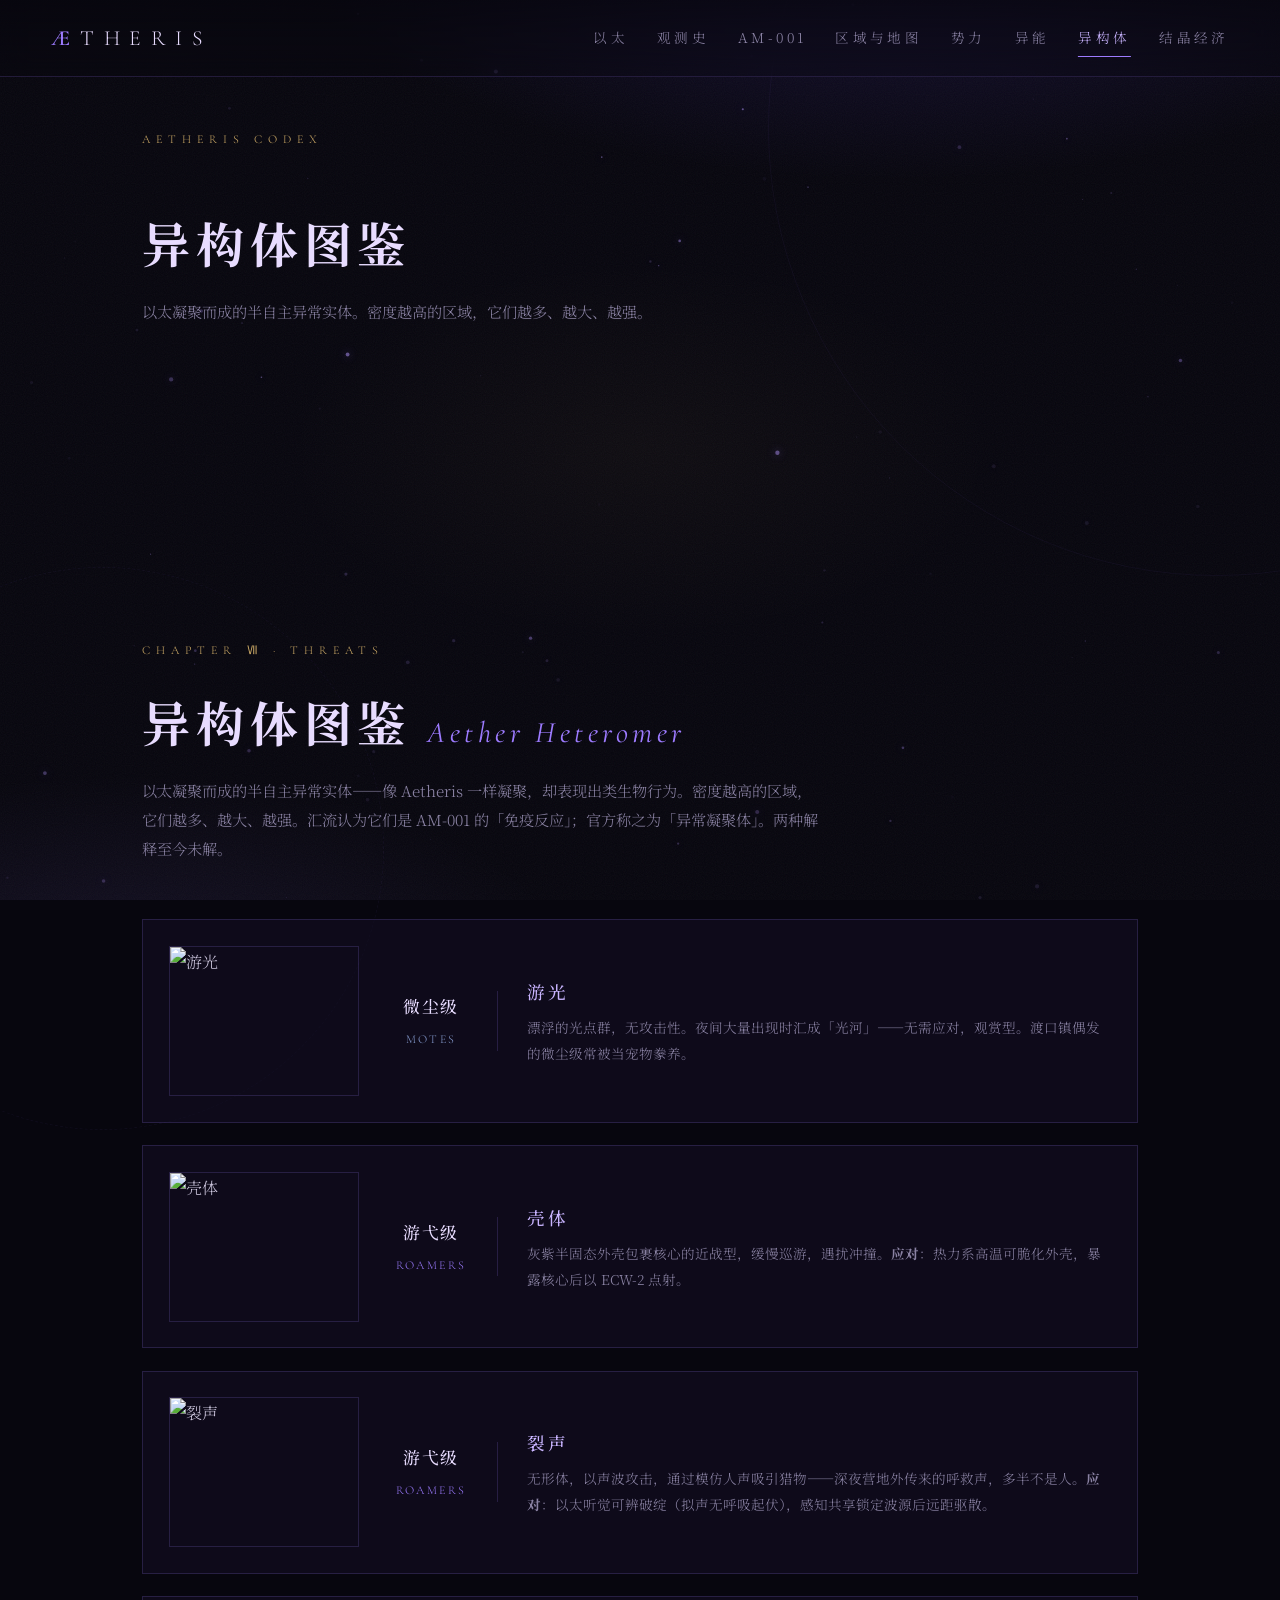
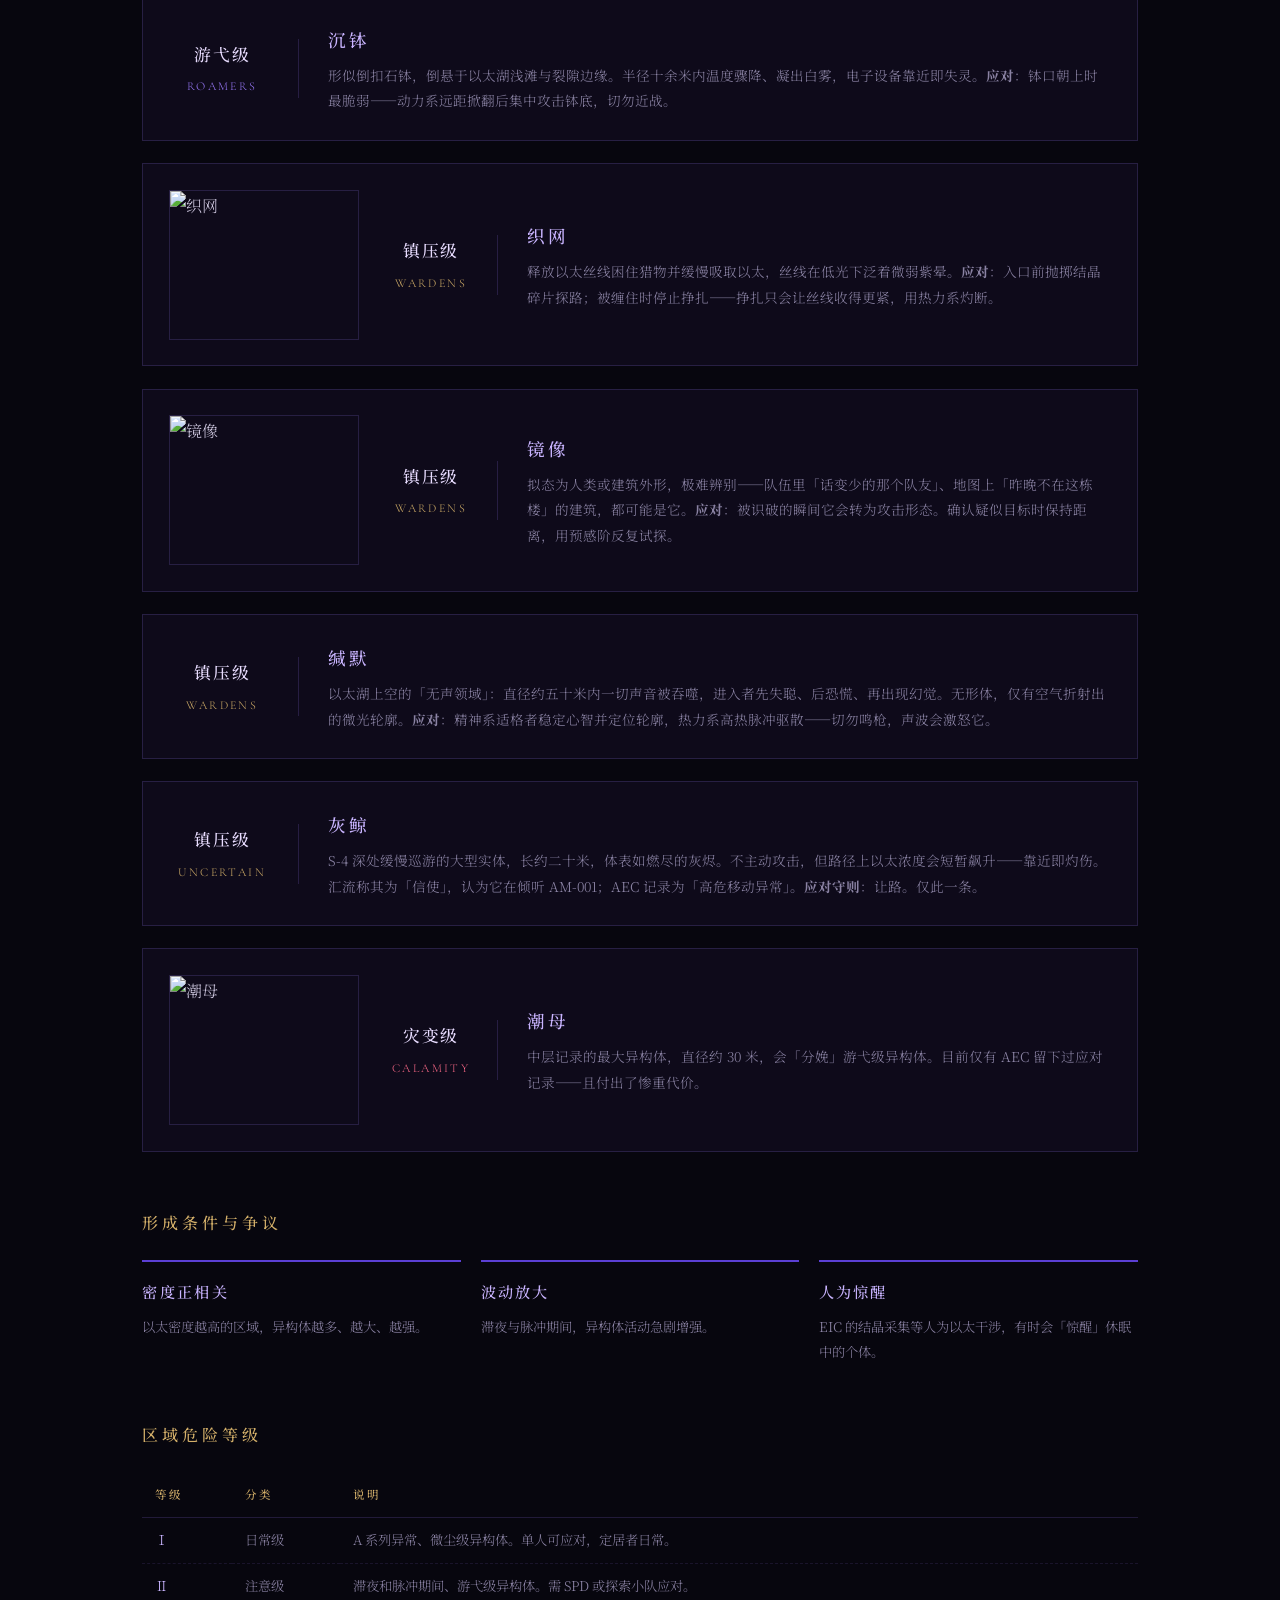
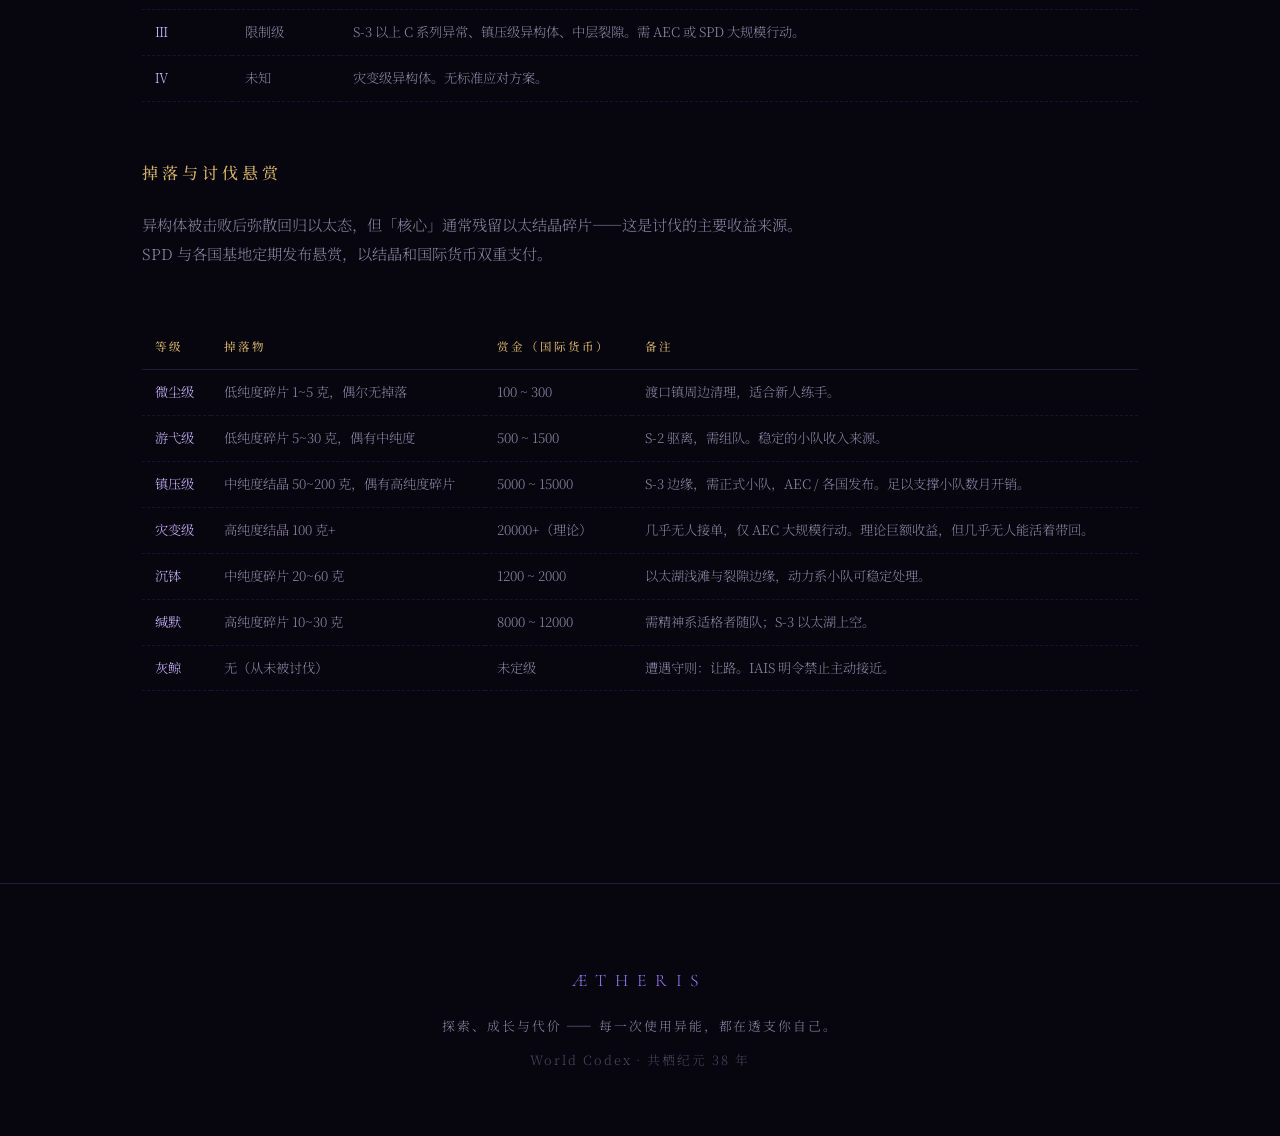
==== commit 0c5659a1: "修改" ====
--- a/bestiary.html
+++ b/bestiary.html
@@ -6,6 +6,7 @@
 <title>异构体图鉴 · AETHERIS</title>
 <meta name="description" content="异构体图鉴：微尘、游弋、镇压、灾变四级异常实体档案与讨伐悬赏。">
 <link rel="icon" href="data:image/svg+xml,%3Csvg xmlns='http://www.w3.org/2000/svg' viewBox='0 0 64 64'%3E%3Ccircle cx='32' cy='32' r='30' fill='%230d0b1a'/%3E%3Ccircle cx='32' cy='32' r='29' fill='none' stroke='%239d7bff' stroke-width='2'/%3E%3Ctext x='32' y='43' font-size='32' text-anchor='middle' fill='%23c9b4ff' font-family='Georgia'%3E%C3%86%3C/text%3E%3C/svg%3E">
+<link href="https://fonts.loli.net/css2?family=Noto+Serif+SC:wght@300;500;700;900&family=Cormorant+Garamond:ital,wght@0,400;0,600;1,400&display=swap" rel="stylesheet">
 <link rel="stylesheet" href="css/style.css">
 </head>
 <body>
